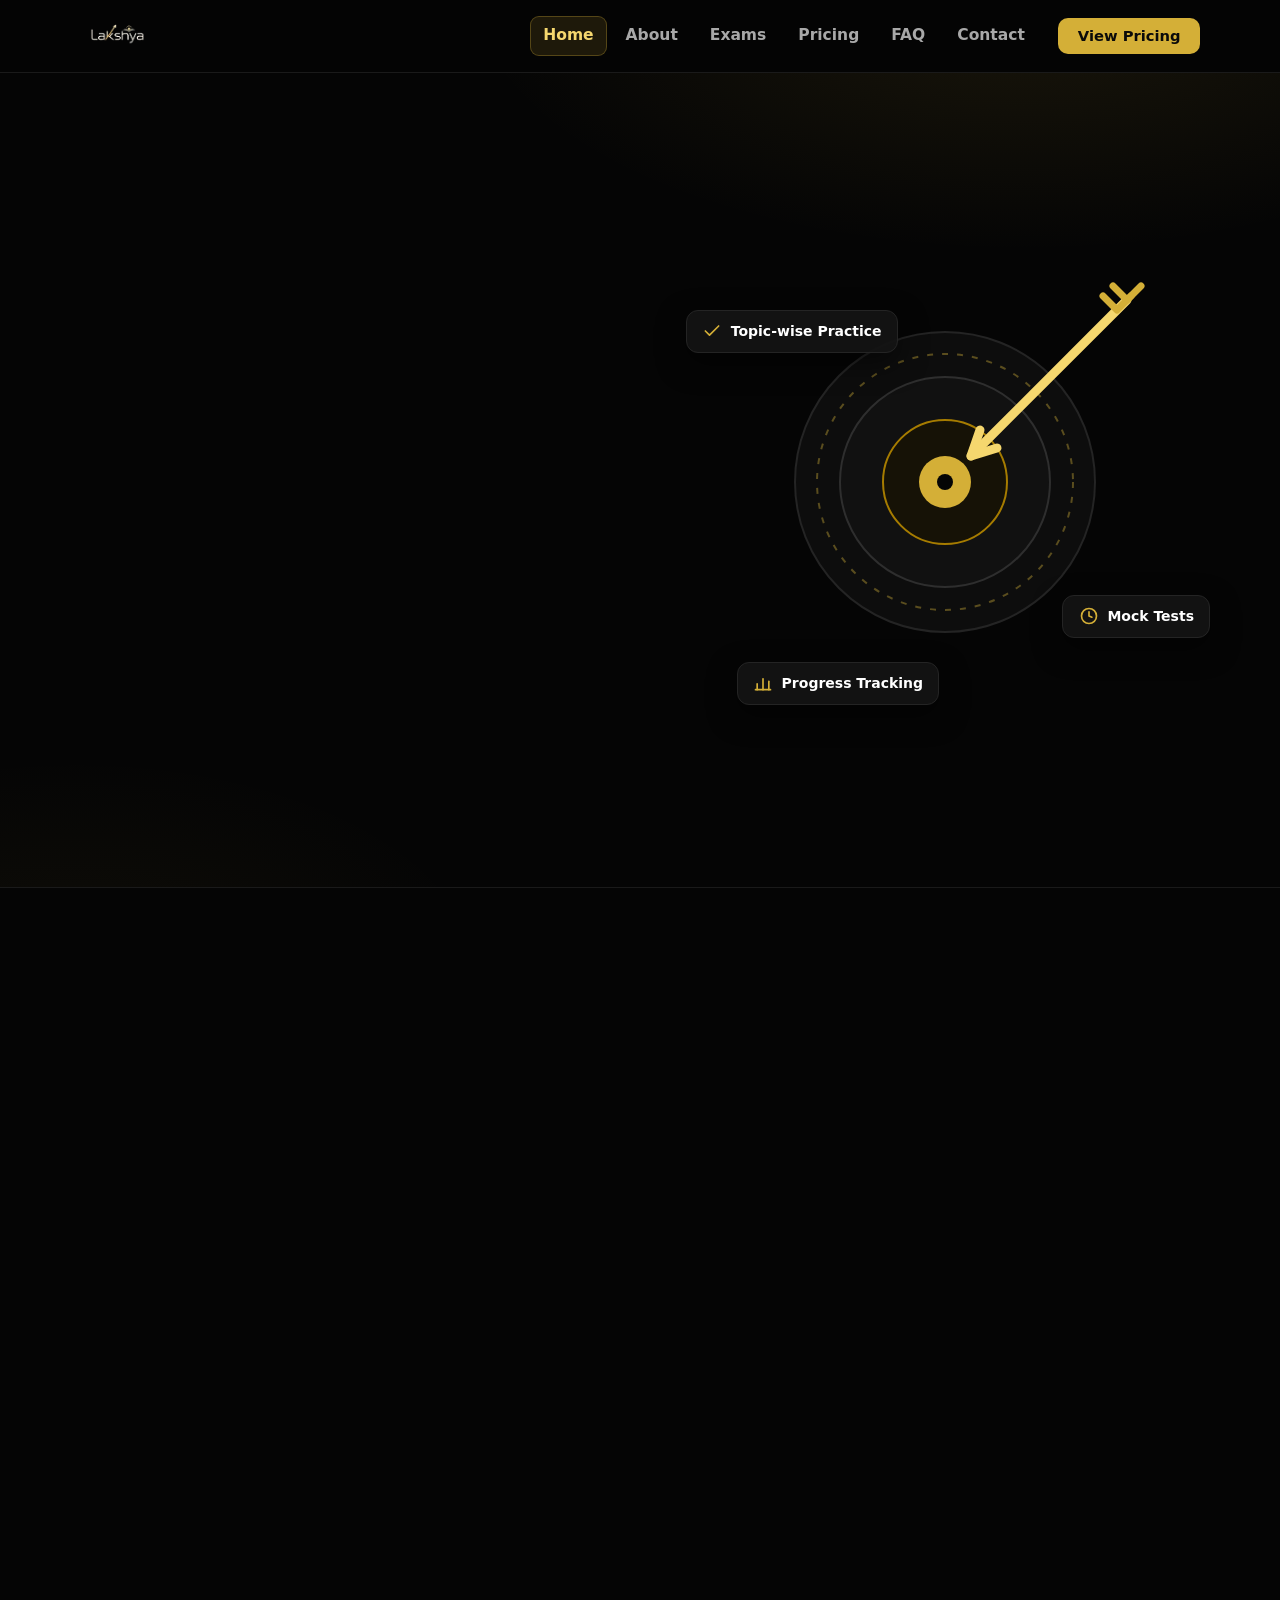
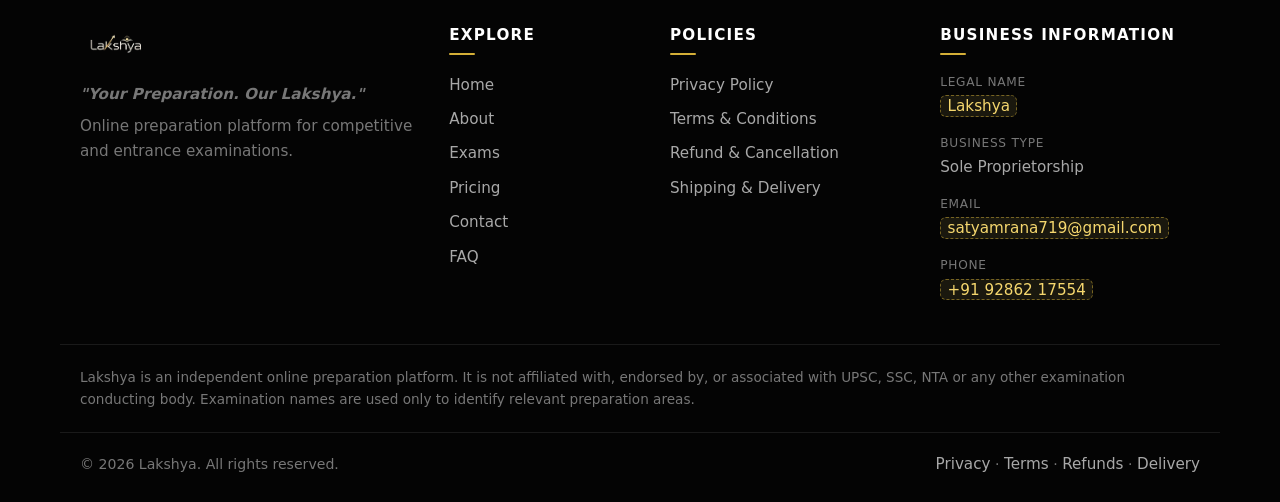
==== index.html @ c40dde93 "Update Download App buttons to BetaDrop URL" ====
<!DOCTYPE html>
<html lang="en">
<head>
  <meta charset="UTF-8">
  <meta http-equiv="Content-Security-Policy" content="default-src 'self'; script-src 'self'; style-src 'self'; img-src 'self' data:; font-src 'self'; connect-src 'self'; form-action 'self'; base-uri 'self'; object-src 'none'">
  <meta name="viewport" content="width=device-width, initial-scale=1.0">
  <title>Lakshya — Online Exam Preparation for NDA, CDS &amp; SSC GD</title>
  <meta name="description" content="Lakshya is an online preparation platform offering structured study resources, practice questions, mock tests and previous-year question practice for NDA, CDS and SSC GD.">
  <link rel="canonical" href="https://www.REPLACE-WITH-YOUR-DOMAIN.com/">
  <meta name="robots" content="index, follow">
  <meta property="og:type" content="website">
  <meta property="og:site_name" content="Lakshya">
  <meta property="og:title" content="Lakshya — Online Exam Preparation Platform">
  <meta property="og:description" content="Structured online preparation resources for NDA, CDS and SSC GD. Prepare Smarter. Aim Higher. Achieve Your Lakshya.">
  <meta property="og:url" content="https://www.REPLACE-WITH-YOUR-DOMAIN.com/">
  <meta property="og:image" content="https://www.REPLACE-WITH-YOUR-DOMAIN.com/assets/og-image.png">
  <meta property="og:image:width" content="1200">
  <meta property="og:image:height" content="630">
  <meta property="og:locale" content="en_IN">
  <meta name="twitter:card" content="summary_large_image">
  <meta name="twitter:title" content="Lakshya — Online Exam Preparation Platform">
  <meta name="twitter:description" content="Structured online preparation resources for NDA, CDS and SSC GD.">
  <meta name="twitter:image" content="https://www.REPLACE-WITH-YOUR-DOMAIN.com/assets/og-image.png">
  <link rel="icon" type="image/svg+xml" href="assets/favicon.svg">
  <link rel="apple-touch-icon" href="assets/apple-touch-icon.png">
  <meta name="theme-color" content="#050505">
  <link rel="stylesheet" href="css/styles.css">
  <script type="application/ld+json">
  {
    "@context": "https://schema.org",
    "@type": "Organization",
    "name": "Lakshya",
    "description": "Online preparation platform for competitive and entrance examinations.",
    "url": "https://www.REPLACE-WITH-YOUR-DOMAIN.com/"
  }
  </script>
</head>
<body>
  <a class="skip-link" href="#main">Skip to main content</a>

  <header class="site-header">
    <div class="container header-inner">
      <a class="brand" href="index.html" aria-label="Lakshya — Home">
        <img class="brand-logo" src="assets/logo.png" alt="Lakshya" width="167" height="92">
      </a>
      <nav class="site-nav" id="site-nav" aria-label="Main navigation">
        <ul>
          <li><a href="index.html" aria-current="page">Home</a></li>
          <li><a href="about.html">About</a></li>
          <li><a href="exams.html">Exams</a></li>
          <li><a href="pricing.html">Pricing</a></li>
          <li><a href="faq.html">FAQ</a></li>
          <li><a href="contact.html">Contact</a></li>
        </ul>
        <div class="nav-cta-wrap">
          <a class="btn btn-accent" href="https://betadrop.app/app/WJ9xEH">Download Apk, V 1.0.0</a>
          <a class="btn btn-accent" href="pricing.html">View Pricing</a>
        </div>
      </nav>
      <a class="btn btn-accent btn-sm header-cta" href="pricing.html">View Pricing</a>
      <button class="nav-toggle" type="button" aria-expanded="false" aria-controls="site-nav">
        <span class="visually-hidden">Toggle navigation menu</span>
        <svg class="icon i-menu" viewBox="0 0 24 24" fill="none" stroke="currentColor" stroke-width="2" stroke-linecap="round" aria-hidden="true" focusable="false"><line x1="4" y1="7" x2="20" y2="7"/><line x1="4" y1="12" x2="20" y2="12"/><line x1="4" y1="17" x2="20" y2="17"/></svg>
        <svg class="icon i-close" viewBox="0 0 24 24" fill="none" stroke="currentColor" stroke-width="2" stroke-linecap="round" aria-hidden="true" focusable="false"><line x1="6" y1="6" x2="18" y2="18"/><line x1="18" y1="6" x2="6" y2="18"/></svg>
      </button>
    </div>
  </header>

  <main id="main">

    <!-- ================= HERO ================= -->
    <section class="hero">
      <div class="container hero-inner">
        <div class="hero-copy" data-reveal>
          <span class="eyebrow">Online Exam Preparation Platform</span>
          <h1>Prepare Smarter. Aim Higher. Achieve Your <span class="accent">Lakshya</span>.</h1>
          <p class="lead">Lakshya provides structured online preparation resources for India's leading competitive and entrance examinations — NDA, CDS and SSC GD — so you can prepare systematically, practise consistently and track your progress.</p>
          <div class="hero-ctas">
            <a class="btn btn-primary" href="exams.html">Explore Exams
              <svg class="icon" viewBox="0 0 24 24" fill="none" stroke="currentColor" stroke-width="2" stroke-linecap="round" stroke-linejoin="round" aria-hidden="true" focusable="false"><line x1="5" y1="12" x2="19" y2="12"/><polyline points="12 5 19 12 12 19"/></svg>
            </a>
            <a class="btn btn-primary" href="https://betadrop.app/app/WJ9xEH">
              Download Apk, V 1.0.0
              <svg class="icon" viewBox="0 0 24 24" fill="none" stroke="currentColor" stroke-width="2" stroke-linecap="round" stroke-linejoin="round" aria-hidden="true" focusable="false"><path d="M21 15v4a2 2 0 0 1-2 2H5a2 2 0 0 1-2-2v-4"/><polyline points="7 10 12 15 17 10"/><line x1="12" y1="15" x2="12" y2="3"/></svg>
            </a>
            <a class="btn btn-outline" href="pricing.html">View Pricing</a>
          </div>
          <p class="hero-note">Self-paced digital learning resources. Lakshya is an independent platform and is not affiliated with any examination conducting body.</p>
        </div>

        <div class="hero-visual" aria-hidden="true">
          <div class="target-wrap">
            <svg viewBox="0 0 420 420" focusable="false">
              <circle cx="210" cy="210" r="150" fill="#0d0d0d"/>
              <circle cx="210" cy="210" r="150" fill="none" stroke="#242424" stroke-width="2"/>
              <circle cx="210" cy="210" r="128" fill="none" stroke="#5a4d1e" stroke-width="2" stroke-dasharray="6 9"/>
              <circle cx="210" cy="210" r="105" fill="#111111"/>
              <circle cx="210" cy="210" r="105" fill="none" stroke="#2e2e2e" stroke-width="2"/>
              <circle cx="210" cy="210" r="62" fill="#161206"/>
              <circle cx="210" cy="210" r="62" fill="none" stroke="#A67C00" stroke-width="2"/>
              <circle cx="210" cy="210" r="26" fill="#D4AF37"/>
              <circle cx="210" cy="210" r="8" fill="#050505"/>
              <line x1="392" y1="28" x2="236" y2="184" stroke="#F5D76E" stroke-width="9" stroke-linecap="round"/>
              <polyline points="245,158 236,184 262,176" fill="none" stroke="#F5D76E" stroke-width="9" stroke-linecap="round" stroke-linejoin="round"/>
              <polyline points="378,14 392,28 406,14" fill="none" stroke="#D4AF37" stroke-width="7" stroke-linecap="round" stroke-linejoin="round"/>
              <polyline points="368,24 382,38 396,24" fill="none" stroke="#D4AF37" stroke-width="7" stroke-linecap="round" stroke-linejoin="round"/>
            </svg>
          </div>
          <div class="float-chip chip-1">
            <svg class="icon" viewBox="0 0 24 24" fill="none" stroke="currentColor" stroke-width="2" stroke-linecap="round" stroke-linejoin="round" aria-hidden="true" focusable="false"><polyline points="20 6 9 17 4 12"/></svg>
            Topic-wise Practice
          </div>
          <div class="float-chip chip-2">
            <svg class="icon" viewBox="0 0 24 24" fill="none" stroke="currentColor" stroke-width="2" stroke-linecap="round" stroke-linejoin="round" aria-hidden="true" focusable="false"><circle cx="12" cy="12" r="9"/><polyline points="12 7 12 12 15.5 13.5"/></svg>
            Mock Tests
          </div>
          <div class="float-chip chip-3">
            <svg class="icon" viewBox="0 0 24 24" fill="none" stroke="currentColor" stroke-width="2" stroke-linecap="round" stroke-linejoin="round" aria-hidden="true" focusable="false"><line x1="5" y1="20" x2="5" y2="13"/><line x1="12" y1="20" x2="12" y2="7"/><line x1="19" y1="20" x2="19" y2="10"/><line x1="3" y1="20" x2="21" y2="20"/></svg>
            Progress Tracking
          </div>
        </div>
      </div>
    </section>

    <!-- ================= WHY LAKSHYA ================= -->
    <!-- EDITABLE: keep these cards aligned with what your platform actually offers. -->
    <section class="section">
      <div class="container">
        <div class="section-head" data-reveal>
          <span class="eyebrow">Why Lakshya</span>
          <h2>Preparation, Organised</h2>
          <p>Everything you need to prepare methodically — in one place, at your own pace.</p>
        </div>
        <div class="grid cols-3">
          <article class="card" data-reveal>
            <div class="icon-box">
              <svg class="icon-lg" viewBox="0 0 24 24" fill="none" stroke="currentColor" stroke-width="2" stroke-linecap="round" stroke-linejoin="round" aria-hidden="true" focusable="false"><polygon points="12 3 21 8 12 13 3 8"/><polyline points="3 13 12 18 21 13"/></svg>
            </div>
            <h3>Structured Preparation</h3>
            <p>Exam-oriented resources organised topic by topic, so you always know what to study next.</p>
          </article>
          <article class="card" data-reveal>
            <div class="icon-box is-accent">
              <svg class="icon-lg" viewBox="0 0 24 24" fill="none" stroke="currentColor" stroke-width="2" stroke-linecap="round" stroke-linejoin="round" aria-hidden="true" focusable="false"><rect x="5" y="4" width="14" height="17" rx="2"/><rect x="9" y="2" width="6" height="4" rx="1"/><polyline points="9 13 11 15 15 11"/></svg>
            </div>
            <h3>Practice Questions</h3>
            <p>Strengthen concepts with practice questions across subjects and difficulty levels.</p>
          </article>
          <article class="card" data-reveal>
            <div class="icon-box">
              <svg class="icon-lg" viewBox="0 0 24 24" fill="none" stroke="currentColor" stroke-width="2" stroke-linecap="round" stroke-linejoin="round" aria-hidden="true" focusable="false"><circle cx="12" cy="12" r="9"/><polyline points="12 7 12 12 15.5 13.5"/></svg>
            </div>
            <h3>Mock Tests</h3>
            <p>Simulate exam conditions, manage your time and build confidence before the real thing.</p>
          </article>
          <article class="card" data-reveal>
            <div class="icon-box is-accent">
              <svg class="icon-lg" viewBox="0 0 24 24" fill="none" stroke="currentColor" stroke-width="2" stroke-linecap="round" stroke-linejoin="round" aria-hidden="true" focusable="false"><polyline points="1 4 1 10 7 10"/><path d="M3.51 15a9 9 0 1 0 2.13-9.36L1 10"/></svg>
            </div>
            <h3>Previous-Year Questions</h3>
            <p>Learn from the past with previous-year question practice for the examinations we support.</p>
          </article>
          <article class="card" data-reveal>
            <div class="icon-box">
              <svg class="icon-lg" viewBox="0 0 24 24" fill="none" stroke="currentColor" stroke-width="2" stroke-linecap="round" stroke-linejoin="round" aria-hidden="true" focusable="false"><line x1="5" y1="20" x2="5" y2="13"/><line x1="12" y1="20" x2="12" y2="7"/><line x1="19" y1="20" x2="19" y2="10"/><line x1="3" y1="20" x2="21" y2="20"/></svg>
            </div>
            <h3>Performance Analytics</h3>
            <p>Understand your strong and weak areas with clear, actionable performance insights.</p>
          </article>
          <article class="card" data-reveal>
            <div class="icon-box is-accent">
              <svg class="icon-lg" viewBox="0 0 24 24" fill="none" stroke="currentColor" stroke-width="2" stroke-linecap="round" stroke-linejoin="round" aria-hidden="true" focusable="false"><rect x="3" y="4" width="18" height="13" rx="2"/><line x1="8" y1="21" x2="16" y2="21"/><line x1="12" y1="17" x2="12" y2="21"/></svg>
            </div>
            <h3>Learn Anywhere</h3>
            <p>Self-paced digital resources you can access on your schedule — at home or on the go.</p>
          </article>
        </div>
      </div>
    </section>

    <!-- ================= EXAMS WE SUPPORT ================= -->
    <section class="section section-soft">
      <div class="container">
        <div class="section-head" data-reveal>
          <span class="eyebrow">Exams We Support</span>
          <h2>One Platform. Six Goals.</h2>
          <p>Preparation resources for defence, SSC and entrance examinations.</p>
        </div>
        <div class="grid cols-3">
          <article class="card exam-mini" data-reveal>
            <span class="exam-full">National Defence Academy</span>
            <h3>NDA</h3>
            <p>Preparation resources for the National Defence Academy examination.</p>
            <a class="text-link" href="exams.html#nda">View exam details
              <svg class="icon" viewBox="0 0 24 24" fill="none" stroke="currentColor" stroke-width="2" stroke-linecap="round" stroke-linejoin="round" aria-hidden="true" focusable="false"><line x1="5" y1="12" x2="19" y2="12"/><polyline points="12 5 19 12 12 19"/></svg>
            </a>
          </article>
          <article class="card exam-mini" data-reveal>
            <span class="exam-full">Combined Defence Services</span>
            <h3>CDS</h3>
            <p>Preparation resources for the Combined Defence Services examination.</p>
            <a class="text-link" href="exams.html#cds">View exam details
              <svg class="icon" viewBox="0 0 24 24" fill="none" stroke="currentColor" stroke-width="2" stroke-linecap="round" stroke-linejoin="round" aria-hidden="true" focusable="false"><line x1="5" y1="12" x2="19" y2="12"/><polyline points="12 5 19 12 12 19"/></svg>
            </a>
          </article>
          <article class="card exam-mini" data-reveal>
            <span class="exam-full">SSC General Duty</span>
            <h3>SSC GD</h3>
            <p>Preparation resources for SSC General Duty examination.</p>
            <a class="text-link" href="exams.html#ssc-gd">View exam details
              <svg class="icon" viewBox="0 0 24 24" fill="none" stroke="currentColor" stroke-width="2" stroke-linecap="round" stroke-linejoin="round" aria-hidden="true" focusable="false"><line x1="5" y1="12" x2="19" y2="12"/><polyline points="12 5 19 12 12 19"/></svg>
            </a>
          </article>
          </div>
      </div>
    </section>

    <!-- ================= LEARNING FEATURES ================= -->
    <!-- EDITABLE: keep this list aligned with the features your platform actually offers. -->
    <section class="section">
      <div class="container">
        <div class="split">
          <div data-reveal>
            <span class="eyebrow">Learning Features</span>
            <h2 class="split-title">Built Around How Learning Actually Works</h2>
            <p>Every Lakshya plan is designed around a simple loop: understand the topic, practise it, test yourself, and revise what needs work.</p>
            <ul class="check-list">
              <li>
                <svg class="icon" viewBox="0 0 24 24" fill="none" stroke="currentColor" stroke-width="2.4" stroke-linecap="round" stroke-linejoin="round" aria-hidden="true" focusable="false"><polyline points="20 6 9 17 4 12"/></svg>
                <span><strong>Topic-wise preparation</strong> — study the syllabus in a planned, logical order.</span>
              </li>
              <li>
                <svg class="icon" viewBox="0 0 24 24" fill="none" stroke="currentColor" stroke-width="2.4" stroke-linecap="round" stroke-linejoin="round" aria-hidden="true" focusable="false"><polyline points="20 6 9 17 4 12"/></svg>
                <span><strong>Practice questions</strong> — apply every concept immediately after learning it.</span>
              </li>
              <li>
                <svg class="icon" viewBox="0 0 24 24" fill="none" stroke="currentColor" stroke-width="2.4" stroke-linecap="round" stroke-linejoin="round" aria-hidden="true" focusable="false"><polyline points="20 6 9 17 4 12"/></svg>
                <span><strong>Mock tests</strong> — rehearse real exam timing and pressure.</span>
              </li>
              <li>
                <svg class="icon" viewBox="0 0 24 24" fill="none" stroke="currentColor" stroke-width="2.4" stroke-linecap="round" stroke-linejoin="round" aria-hidden="true" focusable="false"><polyline points="20 6 9 17 4 12"/></svg>
                <span><strong>Previous-year-question practice</strong> — understand how concepts have been asked before.</span>
              </li>
              <li>
                <svg class="icon" viewBox="0 0 24 24" fill="none" stroke="currentColor" stroke-width="2.4" stroke-linecap="round" stroke-linejoin="round" aria-hidden="true" focusable="false"><polyline points="20 6 9 17 4 12"/></svg>
                <span><strong>Performance analytics</strong> — see which topics need more attention.</span>
              </li>
              <li>
                <svg class="icon" viewBox="0 0 24 24" fill="none" stroke="currentColor" stroke-width="2.4" stroke-linecap="round" stroke-linejoin="round" aria-hidden="true" focusable="false"><polyline points="20 6 9 17 4 12"/></svg>
                <span><strong>Structured learning resources</strong> — organised material instead of scattered sources.</span>
              </li>
              <li>
                <svg class="icon" viewBox="0 0 24 24" fill="none" stroke="currentColor" stroke-width="2.4" stroke-linecap="round" stroke-linejoin="round" aria-hidden="true" focusable="false"><polyline points="20 6 9 17 4 12"/></svg>
                <span><strong>Progress tracking</strong> — know exactly how far you have come and what is left.</span>
              </li>
            </ul>
            <p class="mt-2"><small>Feature availability may vary by examination and by plan. See the <a href="pricing.html">Pricing</a> page for plan details.</small></p>
          </div>
          <div class="premium-panel" data-reveal>
            <h3>Premium Learning</h3>
            <p class="premium-lead">Go further with the complete Lakshya preparation system.</p>
            <ul class="premium-list">
              <li>Premium learning resources for your exam</li>
              <li>Additional practice and test access</li>
              <li>Performance analytics where available</li>
              <li>Structured preparation path from basics to revision</li>
              <li>Progress tracking across topics</li>
            </ul>
            <a class="btn btn-accent btn-block" href="pricing.html">View Pricing</a>
            <p class="premium-note">Free plan available — see Pricing for details.</p>
          </div>
        </div>
      </div>
    </section>

    <!-- ================= HOW LAKSHYA WORKS ================= -->
    <section class="section section-soft">
      <div class="container">
        <div class="section-head" data-reveal>
          <span class="eyebrow">How It Works</span>
          <h2>How Lakshya Works</h2>
          <p>From choosing your exam to tracking your progress — four simple steps.</p>
        </div>
        <div class="grid cols-4">
          <article class="card step" data-reveal>
            <span class="step-num">1</span>
            <h3>Choose your exam</h3>
            <p>Pick the examination you are preparing for — NDA, CDS or SSC GD.</p>
          </article>
          <article class="card step" data-reveal>
            <span class="step-num">2</span>
            <h3>Pick your plan</h3>
            <p>Start with the Free plan or unlock Premium for the full set of preparation resources.</p>
          </article>
          <article class="card step" data-reveal>
            <span class="step-num">3</span>
            <h3>Learn &amp; practise</h3>
            <p>Work through structured topics, practice questions, mock tests and previous-year questions.</p>
          </article>
          <article class="card step" data-reveal>
            <span class="step-num">4</span>
            <h3>Track &amp; revise</h3>
            <p>Follow your progress, focus on weak areas and revise systematically before exam day.</p>
          </article>
        </div>
      </div>
    </section>

    <!-- ================= FAQ PREVIEW ================= -->
    <section class="section">
      <div class="container">
        <div class="section-head" data-reveal>
          <span class="eyebrow">FAQ</span>
          <h2>Questions, Answered Honestly</h2>
          <p>Straight answers about how Lakshya works.</p>
        </div>
        <div class="faq-list">
          <details class="faq-item" data-reveal>
            <summary>
              What is Lakshya?
              <svg class="icon" viewBox="0 0 24 24" fill="none" stroke="currentColor" stroke-width="2" stroke-linecap="round" stroke-linejoin="round" aria-hidden="true" focusable="false"><polyline points="6 9 12 15 18 9"/></svg>
            </summary>
            <div class="faq-a">
              <p>Lakshya is an online preparation platform offering structured learning resources, practice questions, mock tests and previous-year question practice for competitive and entrance examinations in India. It is operated as a sole proprietorship.</p>
            </div>
          </details>
          <details class="faq-item" data-reveal>
            <summary>
              Which examinations does Lakshya support?
              <svg class="icon" viewBox="0 0 24 24" fill="none" stroke="currentColor" stroke-width="2" stroke-linecap="round" stroke-linejoin="round" aria-hidden="true" focusable="false"><polyline points="6 9 12 15 18 9"/></svg>
            </summary>
            <div class="faq-a">
              <p>We currently provide preparation resources for NDA, CDS and SSC GD. See the <a href="exams.html">Exams page</a> for details.</p>
            </div>
          </details>
          <details class="faq-item" data-reveal>
            <summary>
              Is Lakshya affiliated with UPSC or SSC?
              <svg class="icon" viewBox="0 0 24 24" fill="none" stroke="currentColor" stroke-width="2" stroke-linecap="round" stroke-linejoin="round" aria-hidden="true" focusable="false"><polyline points="6 9 12 15 18 9"/></svg>
            </summary>
            <div class="faq-a">
              <p>No. Lakshya is an independent education platform. It is not affiliated with, endorsed by, or associated with UPSC, SSC, NTA or any government body. Examination names are used only to identify relevant preparation areas. Always verify official exam details from official notifications.</p>
            </div>
          </details>
          <details class="faq-item" data-reveal>
            <summary>
              Does Lakshya guarantee examination selection?
              <svg class="icon" viewBox="0 0 24 24" fill="none" stroke="currentColor" stroke-width="2" stroke-linecap="round" stroke-linejoin="round" aria-hidden="true" focusable="false"><polyline points="6 9 12 15 18 9"/></svg>
            </summary>
            <div class="faq-a">
              <p>No. Lakshya provides educational preparation resources only. We do not and cannot guarantee examination results, ranks, admissions, selection or employment. Outcomes depend on each learner's effort and performance.</p>
            </div>
          </details>
        </div>
        <p class="text-center mt-3" data-reveal><a class="btn btn-outline" href="faq.html">View All FAQs</a></p>
      </div>
    </section>

    <!-- ================= CONTACT CTA ================= -->
    <section class="section section-soft">
      <div class="container">
        <div class="cta-band" data-reveal>
          <h2>Have Questions About Lakshya?</h2>
          <p>Whether it is about plans, payments or preparation — we are happy to help. Reach out and we will respond as soon as we can.</p>
          <div class="hero-ctas">
            <a class="btn btn-light" href="https://betadrop.app/app/WJ9xEH">Download Apk, V 1.0.0</a>
            <a class="btn btn-light" href="contact.html">Contact Us</a>
            <a class="btn btn-ghost-light" href="faq.html">Read the FAQ</a>
          </div>
        </div>
      </div>
    </section>

  </main>

  <!-- ================= FOOTER ================= -->
  <footer class="site-footer">
    <div class="container footer-grid">
      <div class="footer-brand">
        <a class="brand" href="index.html" aria-label="Lakshya — Home">
          <img class="brand-logo" src="assets/logo.png" alt="Lakshya" width="167" height="92">
        </a>
        <p class="footer-tagline">"Your Preparation. Our Lakshya."</p>
        <p>Online preparation platform for competitive and entrance examinations.</p>
      </div>
      <nav aria-label="Footer — explore">
        <h3>Explore</h3>
        <ul>
          <li><a href="index.html">Home</a></li>
          <li><a href="about.html">About</a></li>
          <li><a href="exams.html">Exams</a></li>
          <li><a href="pricing.html">Pricing</a></li>
          <li><a href="contact.html">Contact</a></li>
          <li><a href="faq.html">FAQ</a></li>
        </ul>
      </nav>
      <nav aria-label="Footer — policies">
        <h3>Policies</h3>
        <ul>
          <li><a href="privacy-policy.html">Privacy Policy</a></li>
          <li><a href="terms.html">Terms &amp; Conditions</a></li>
          <li><a href="refund-policy.html">Refund &amp; Cancellation</a></li>
          <li><a href="shipping-policy.html">Shipping &amp; Delivery</a></li>
        </ul>
      </nav>
      <div class="footer-info">
        <h3>Business Information</h3>
        <dl class="footer-info-list">
          <dt>Legal Name</dt>
          <dd><span class="ph">Lakshya</span></dd>
          <dt>Business Type</dt>
          <dd>Sole Proprietorship</dd>
          <dt>Email</dt>
          <dd><span class="ph">satyamrana719@gmail.com</span></dd>
          <dt>Phone</dt>
          <dd><span class="ph">+91 92862 17554</span></dd>
        </dl>
      </div>
    </div>
    <div class="container footer-disclaimer">
      <p>Lakshya is an independent online preparation platform. It is not affiliated with, endorsed by, or associated with UPSC, SSC, NTA or any other examination conducting body. Examination names are used only to identify relevant preparation areas.</p>
    </div>
    <div class="container footer-bottom">
      <p>© <span class="js-year">2026</span> Lakshya. All rights reserved.</p>
      <p><a href="privacy-policy.html">Privacy</a> · <a href="terms.html">Terms</a> · <a href="refund-policy.html">Refunds</a> · <a href="shipping-policy.html">Delivery</a></p>
    </div>
  </footer>

  <script src="js/main.js" defer></script>
</body>
</html>
---- css/styles.css ----
﻿/* ============================================================
   LAKSHYA — Official Website Stylesheet
   Design system: BLACK · WHITE · GOLD
   Pure CSS. No frameworks, no external dependencies.
   ============================================================ */

/* ------------------------------------------------------------
   1. Design tokens
------------------------------------------------------------ */
:root {
  color-scheme: dark;

  /* Surfaces */
  --bg: #050505;
  --bg-soft: #0A0A0A;
  --card: #101010;
  --card-2: #141414;
  --line: #242424;
  --line-soft: #1a1a1a;

  /* Text */
  --text: #FFFFFF;
  --text-2: #A8A8A8;
  --text-3: #777777;

  /* Gold */
  --gold: #D4AF37;
  --gold-bright: #F5D76E;
  --gold-dark: #A67C00;
  --gold-dim: rgba(212, 175, 55, .38);
  --gold-faint: rgba(212, 175, 55, .12);
  --gold-glow: rgba(212, 175, 55, .16);

  /* Status */
  --ok: #3ddc84;
  --err: #ff6b6b;

  /* Shape and depth */
  --radius: 16px;
  --radius-sm: 10px;
  --shadow-sm: 0 1px 2px rgba(0, 0, 0, .55), 0 4px 14px rgba(0, 0, 0, .35);
  --shadow-md: 0 10px 28px rgba(0, 0, 0, .5);
  --shadow-lg: 0 24px 60px rgba(0, 0, 0, .6);
  --shadow-gold: 0 6px 24px rgba(212, 175, 55, .14);

  --font: "Segoe UI", system-ui, -apple-system, "Helvetica Neue", Arial, "Noto Sans", sans-serif;
  --maxw: 1160px;
  --header-h: 72px;

  /* Legacy aliases — kept so any missed reference still resolves
     to the black and gold system instead of the old blue and orange. */
  --blue-950: #050505;
  --blue-900: #0A0A0A;
  --blue-800: #101010;
  --blue-700: #141414;
  --blue-600: #A8A8A8;
  --blue-200: rgba(212, 175, 55, .40);
  --blue-100: rgba(212, 175, 55, .16);
  --blue-50: rgba(212, 175, 55, .08);
  --accent: #D4AF37;
  --accent-strong: #F5D76E;
  --accent-soft: rgba(212, 175, 55, .14);
  --ink: #FFFFFF;
  --muted: #A8A8A8;
}

/* ------------------------------------------------------------
   2. Reset and base
------------------------------------------------------------ */
*,
*::before,
*::after { box-sizing: border-box; }

* { margin: 0; }

html {
  scroll-behavior: smooth;
  -webkit-text-size-adjust: 100%;
}

body {
  font-family: var(--font);
  font-size: 1rem;
  line-height: 1.65;
  color: var(--text-2);
  background: var(--bg);
  min-height: 100vh;
  display: flex;
  flex-direction: column;
}

main { flex: 1; }

img, svg { display: block; max-width: 100%; }

a { color: var(--gold); }
a:hover { color: var(--gold-bright); }

h1, h2, h3, h4 {
  line-height: 1.22;
  color: var(--text);
  font-weight: 700;
  letter-spacing: -0.015em;
}

p { color: var(--text-2); }

ul, ol { padding-left: 1.25rem; }

button { font-family: inherit; }

::selection { background: rgba(212, 175, 55, .32); color: #fff; }

::-webkit-scrollbar { width: 10px; height: 10px; }
::-webkit-scrollbar-track { background: var(--bg); }
::-webkit-scrollbar-thumb {
  background: #2a2a2a;
  border-radius: 8px;
  border: 2px solid var(--bg);
}
::-webkit-scrollbar-thumb:hover { background: #3a3a3a; }

a:focus-visible,
button:focus-visible,
summary:focus-visible,
input:focus-visible,
textarea:focus-visible,
select:focus-visible {
  outline: 2px solid var(--gold-bright);
  outline-offset: 2px;
}


/* ------------------------------------------------------------
   3. Utilities
------------------------------------------------------------ */
.container {
  width: 100%;
  max-width: var(--maxw);
  margin-inline: auto;
  padding-inline: 1.25rem;
}

.section { padding-block: 4.5rem; }
.section-soft {
  background: var(--bg-soft);
  border-block: 1px solid var(--line-soft);
}
.text-center { text-align: center; }
.center { text-align: center; }
.mt-2 { margin-top: 1.25rem; }
.mt-3 { margin-top: 2rem; }

.section-head {
  max-width: 680px;
  margin: 0 auto 2.75rem;
  text-align: center;
}
.section-head h2 {
  font-size: clamp(1.65rem, 3vw, 2.25rem);
  margin-bottom: .65rem;
}
.section-head p { font-size: 1.05rem; }

.eyebrow {
  display: inline-flex;
  align-items: center;
  gap: .5rem;
  background: var(--gold-faint);
  border: 1px solid var(--gold-dim);
  color: var(--gold-bright);
  font-weight: 700;
  font-size: .78rem;
  letter-spacing: .09em;
  text-transform: uppercase;
  padding: .32rem .85rem;
  border-radius: 999px;
  margin-bottom: 1.1rem;
}

.lead {
  font-size: 1.1rem;
  color: var(--text-2);
}
.text-center .lead { margin-inline: auto; }

.accent { color: var(--gold-bright); }
.tagline { color: var(--gold-bright); font-weight: 700; }

.icon { width: 1.25rem; height: 1.25rem; flex: none; }
.icon-lg { width: 22px; height: 22px; }

.visually-hidden {
  position: absolute !important;
  width: 1px; height: 1px;
  padding: 0; margin: -1px;
  overflow: hidden;
  clip: rect(0 0 0 0);
  white-space: nowrap;
  border: 0;
}

/* Inline placeholder values to be replaced before launch */
.ph {
  background: rgba(245, 215, 110, .09);
  border: 1px dashed rgba(212, 175, 55, .5);
  border-radius: 6px;
  padding: .05rem .4rem;
  color: var(--gold-bright);
  font-style: normal;
}

.note {
  background: var(--gold-faint);
  border: 1px solid rgba(212, 175, 55, .35);
  border-left: 3px solid var(--gold);
  border-radius: 12px;
  padding: 1rem 1.2rem;
  color: var(--text-2);
  font-size: .95rem;
}
.note strong { color: var(--gold-bright); }

.small-print { font-size: .88rem; color: var(--text-3); }

.text-link { color: var(--gold); font-weight: 600; }
.text-link:hover { color: var(--gold-bright); }

/* ------------------------------------------------------------
   4. Buttons
------------------------------------------------------------ */
.btn {
  display: inline-flex;
  align-items: center;
  justify-content: center;
  gap: .5rem;
  padding: .78rem 1.6rem;
  border-radius: 12px;
  font-weight: 700;
  font-size: 1rem;
  line-height: 1.2;
  text-decoration: none;
  border: 1px solid transparent;
  cursor: pointer;
  transition:
    background-color .2s ease,
    color .2s ease,
    border-color .2s ease,
    box-shadow .25s ease,
    transform .15s ease;
}
.btn:hover { transform: translateY(-1px); }
.btn:active { transform: translateY(0); }

.btn-primary {
  background: linear-gradient(180deg, var(--gold-bright), var(--gold));
  color: #0A0A0A;
  box-shadow: var(--shadow-gold);
}
.btn-primary:hover {
  background: linear-gradient(180deg, #ffe98d, var(--gold-bright));
  color: #050505;
  box-shadow: 0 8px 30px rgba(212, 175, 55, .28);
}

.btn-accent {
  background: var(--gold);
  color: #0A0A0A;
}
.btn-accent:hover {
  background: var(--gold-bright);
  color: #050505;
  box-shadow: 0 6px 22px rgba(212, 175, 55, .26);
}

.btn-outline {
  border-color: #2e2e2e;
  color: var(--text);
  background: transparent;
}
.btn-outline:hover {
  border-color: var(--gold);
  background: var(--gold-faint);
  color: var(--gold-bright);
}

.btn-light {
  background: #fff;
  color: #0A0A0A;
}
.btn-light:hover {
  background: var(--gold-bright);
  color: #050505;
}

.btn-ghost-light {
  border-color: rgba(255, 255, 255, .42);
  color: #fff;
  background: transparent;
}
.btn-ghost-light:hover {
  background: rgba(255, 255, 255, .08);
  border-color: rgba(255, 255, 255, .65);
  color: #fff;
}

.btn-sm { padding: .5rem 1.15rem; font-size: .92rem; border-radius: 10px; }
.btn-block { display: flex; width: 100%; }


/* ------------------------------------------------------------
   5. Header and navigation
------------------------------------------------------------ */
.skip-link {
  position: absolute;
  left: 1rem;
  top: -56px;
  z-index: 300;
  background: var(--gold);
  color: #0A0A0A;
  font-weight: 700;
  padding: .6rem 1.15rem;
  border-radius: 0 0 10px 10px;
  text-decoration: none;
  transition: top .2s ease;
}
.skip-link:focus { top: 0; color: #0A0A0A; }

.site-header {
  position: sticky;
  top: 0;
  z-index: 100;
  background: rgba(5, 5, 5, .86);
  -webkit-backdrop-filter: blur(12px);
  backdrop-filter: blur(12px);
  border-bottom: 1px solid var(--line-soft);
  transition: background .25s ease, box-shadow .25s ease, border-color .25s ease;
}
.site-header.scrolled {
  background: rgba(5, 5, 5, .94);
  border-bottom-color: var(--line);
  box-shadow: 0 8px 30px rgba(0, 0, 0, .5);
}

.header-inner {
  display: flex;
  align-items: center;
  gap: 1.1rem;
  min-height: var(--header-h);
}

.brand {
  display: inline-flex;
  align-items: center;
  gap: .65rem;
  text-decoration: none;
}
.brand-logo {
  height: 42px;
  width: auto;
  max-width: 160px;
  object-fit: contain;
}
.brand-mark { width: 40px; height: 40px; border-radius: 10px; }
.brand-name {
  font-size: 1.25rem;
  font-weight: 800;
  color: var(--text);
  letter-spacing: -.01em;
}

.site-nav { margin-left: auto; }
.site-nav ul {
  display: flex;
  align-items: center;
  gap: .3rem;
  list-style: none;
  margin: 0;
  padding: 0;
}
.site-nav a {
  display: inline-block;
  padding: .45rem .85rem;
  border-radius: 9px;
  color: var(--text-2);
  font-weight: 600;
  font-size: .97rem;
  text-decoration: none;
  transition: color .2s ease, background-color .2s ease, box-shadow .2s ease;
}
.site-nav a:hover {
  color: var(--text);
  background: rgba(255, 255, 255, .06);
}
.site-nav a[aria-current="page"] {
  color: var(--gold-bright);
  background: var(--gold-faint);
  box-shadow: inset 0 0 0 1px rgba(212, 175, 55, .30);
}

.nav-cta-wrap { display: none; }
.header-cta { margin-left: .15rem; white-space: nowrap; }

.nav-toggle {
  display: none;
  margin-left: .1rem;
  background: transparent;
  border: 1px solid var(--line);
  color: var(--text);
  width: 42px;
  height: 42px;
  border-radius: 10px;
  place-items: center;
  cursor: pointer;
  transition: border-color .2s ease, background-color .2s ease;
}
.nav-toggle:hover { border-color: var(--gold-dim); background: var(--gold-faint); }
.nav-toggle .i-close { display: none; }
.nav-open .nav-toggle .i-menu { display: none; }
.nav-open .nav-toggle .i-close { display: block; }

@media (max-width: 920px) {
  .nav-toggle { display: grid; }
  .header-cta { display: none; }

  .site-nav {
    position: absolute;
    top: 100%;
    left: 0;
    right: 0;
    display: none;
    margin: 0;
    background: var(--bg-soft);
    border-bottom: 1px solid var(--line);
    box-shadow: var(--shadow-lg);
    padding: .9rem 1.25rem 1.4rem;
  }
  .nav-open .site-nav { display: block; }
  .site-nav ul {
    flex-direction: column;
    align-items: stretch;
    gap: .15rem;
  }
  .site-nav a {
    display: block;
    padding: .8rem 1rem;
    font-size: 1.02rem;
    border-radius: 10px;
  }
  .nav-cta-wrap { display: block; margin-top: 1rem; }
  .nav-cta-wrap .btn { width: 100%; }
}


/* ------------------------------------------------------------
   6. Hero
------------------------------------------------------------ */
.hero {
  position: relative;
  overflow: hidden;
  padding-block: 5.25rem 5rem;
  border-bottom: 1px solid var(--line-soft);
  background:
    radial-gradient(900px 420px at 80% -10%, rgba(212, 175, 55, .10), transparent 62%),
    radial-gradient(700px 380px at 6% 112%, rgba(212, 175, 55, .05), transparent 60%),
    var(--bg);
}
.hero-inner {
  display: grid;
  grid-template-columns: 1.05fr .95fr;
  gap: 3rem;
  align-items: center;
}
.hero h1 {
  font-size: clamp(2.2rem, 4.6vw, 3.4rem);
  font-weight: 800;
  letter-spacing: -.02em;
  color: var(--text);
}
.hero .lead { margin-top: 1.1rem; max-width: 54ch; }
.hero-copy > p { margin-top: 1.1rem; }
.hero-ctas {
  display: flex;
  flex-wrap: wrap;
  gap: .9rem;
  margin-top: 1.7rem;
}
.hero-note {
  margin-top: 1.1rem;
  font-size: .92rem;
  color: var(--text-3);
}

.hero-visual {
  position: relative;
  display: grid;
  place-items: center;
  min-height: 420px;
}
.target-wrap { width: min(420px, 86%); }

.float-chip {
  position: absolute;
  display: inline-flex;
  align-items: center;
  gap: .55rem;
  background: rgba(20, 20, 20, .94);
  border: 1px solid var(--line);
  border-radius: 12px;
  padding: .55rem .95rem;
  font-size: .875rem;
  font-weight: 600;
  color: var(--text);
  box-shadow: var(--shadow-md);
  white-space: nowrap;
}
.float-chip .icon { color: var(--gold); }
.chip-1 { top: 9%; left: -1%; animation: float-y 6s ease-in-out infinite; }
.chip-2 { bottom: 13%; right: -2%; animation: float-y 7s ease-in-out .8s infinite; }
.chip-3 { bottom: -3%; left: 9%; animation: float-y 6.5s ease-in-out 1.6s infinite; }

@keyframes float-y {
  0%, 100% { transform: translateY(0); }
  50% { transform: translateY(-8px); }
}

/* Small inline chips (lists of highlights) */
.chip-row {
  display: flex;
  flex-wrap: wrap;
  gap: .6rem;
  margin-top: 1.2rem;
}
.chip {
  display: inline-flex;
  align-items: center;
  gap: .5rem;
  background: var(--card-2);
  border: 1px solid var(--line);
  border-radius: 999px;
  padding: .5rem 1rem;
  font-size: .88rem;
  font-weight: 600;
  color: var(--text-2);
  transition: border-color .2s ease, color .2s ease;
}
.chip:hover { border-color: var(--gold-dim); color: var(--text); }
.chip .icon { color: var(--gold); width: 1rem; height: 1rem; }
.chip-block {
  background: var(--bg-soft);
  border: 1px solid var(--line);
  border-radius: 12px;
  padding: 1rem 1.2rem;
}
.chip-block-title {
  font-size: .78rem;
  text-transform: uppercase;
  letter-spacing: .07em;
  color: var(--text-3);
  margin-bottom: .4rem;
}


/* ------------------------------------------------------------
   7. Grids and cards
------------------------------------------------------------ */
.grid { display: grid; gap: 1.4rem; }
.cols-2 { grid-template-columns: repeat(2, 1fr); }
.cols-3 { grid-template-columns: repeat(3, 1fr); }
.cols-4 { grid-template-columns: repeat(4, 1fr); }

.card {
  background: var(--card);
  border: 1px solid var(--line);
  border-radius: var(--radius);
  padding: 1.7rem;
  box-shadow: var(--shadow-sm);
  transition: transform .25s ease, border-color .25s ease, box-shadow .25s ease;
}
.card:hover {
  transform: translateY(-3px);
  border-color: rgba(212, 175, 55, .40);
  box-shadow: var(--shadow-md);
}
.card h3 { font-size: 1.12rem; margin-bottom: .45rem; }
.card p { font-size: .96rem; color: var(--text-2); }

.icon-box {
  width: 46px;
  height: 46px;
  display: grid;
  place-items: center;
  border-radius: 12px;
  background: var(--gold-faint);
  border: 1px solid rgba(212, 175, 55, .30);
  color: var(--gold-bright);
  margin-bottom: 1rem;
}
.icon-box .icon-lg { width: 24px; height: 24px; }
.icon-box.is-accent {
  background: rgba(212, 175, 55, .20);
  border-color: var(--gold-dim);
  box-shadow: var(--shadow-gold);
}

.card.is-accent {
  border-color: rgba(212, 175, 55, .45);
  background: linear-gradient(180deg, rgba(212, 175, 55, .07), var(--card) 55%);
}

/* ------------------------------------------------------------
   8. Split sections, checklists, steps
------------------------------------------------------------ */
.split {
  display: grid;
  grid-template-columns: 1fr 1fr;
  gap: 2.6rem;
  align-items: center;
}
.split-title {
  font-size: clamp(1.5rem, 2.6vw, 2.1rem);
  margin-bottom: .7rem;
}

.check-list {
  list-style: none;
  padding: 0;
  margin-top: 1.2rem;
  display: grid;
  gap: .7rem;
}
.check-list li {
  display: flex;
  gap: .7rem;
  align-items: flex-start;
  color: var(--text-2);
}
.check-list li::before {
  content: "";
  width: 18px;
  height: 18px;
  flex: none;
  margin-top: .25rem;
  border-radius: 50%;
  background: var(--gold-faint) url("data:image/svg+xml;charset=utf-8,%3Csvg xmlns='http://www.w3.org/2000/svg' viewBox='0 0 24 24' fill='none' stroke='%23D4AF37' stroke-width='3' stroke-linecap='round' stroke-linejoin='round'%3E%3Cpolyline points='20 6 9 17 4 12'/%3E%3C/svg%3E") center / 11px no-repeat;
  border: 1px solid rgba(212, 175, 55, .35);
}
.check-list .icon { color: var(--gold); margin-top: .2rem; }

.step { display: flex; flex-direction: column; }
.step .btn { margin-top: auto; align-self: flex-start; }
.step-num {
  width: 42px;
  height: 42px;
  border-radius: 50%;
  display: grid;
  place-items: center;
  font-weight: 800;
  background: var(--gold-faint);
  border: 1px solid rgba(212, 175, 55, .35);
  color: var(--gold-bright);
  margin-bottom: 1rem;
}

/* Exam cards (Exams page) */
.exam-grid {
  display: grid;
  grid-template-columns: repeat(3, 1fr);
  gap: 1.4rem;
}
.exam-card {
  display: flex;
  flex-direction: column;
}
.exam-card h3 { color: var(--text); }
.exam-cta {
  margin-top: auto;
  padding-top: 1.1rem;
  display: flex;
  flex-wrap: wrap;
  gap: .6rem;
}
.exam-details { margin-top: 1rem; border-top: 1px solid var(--line-soft); }
.exam-details summary {
  cursor: pointer;
  list-style: none;
  display: flex;
  align-items: center;
  justify-content: space-between;
  gap: .8rem;
  padding: .8rem 0 .3rem;
  color: var(--gold);
  font-weight: 600;
  font-size: .95rem;
  transition: color .2s ease;
}
.exam-details summary::-webkit-details-marker { display: none; }
.exam-details summary:hover { color: var(--gold-bright); }
.exam-details-body {
  padding: .2rem 0 .9rem;
  color: var(--text-2);
  font-size: .95rem;
}
.exam-details-body ul { margin: .4rem 0 0; padding-left: 1.1rem; }

ul.exam-mini,
ul.exam-full {
  list-style: none;
  padding-left: 0;
  margin-top: .9rem;
  display: grid;
  gap: .5rem;
}
ul.exam-mini li,
ul.exam-full li {
  display: flex;
  gap: .6rem;
  align-items: baseline;
  color: var(--text-2);
  font-size: .93rem;
}
ul.exam-mini li::before,
ul.exam-full li::before {
  content: "";
  width: 5px;
  height: 5px;
  border-radius: 50%;
  background: var(--gold);
  flex: none;
  transform: translateY(-2px);
}
.exam-full {
  background: var(--bg-soft);
  border: 1px dashed #2e2e2e;
  border-radius: 12px;
  padding: .95rem 1.1rem;
}


/* ------------------------------------------------------------
   9. FAQ
------------------------------------------------------------ */
.faq-list {
  max-width: 800px;
  margin-inline: auto;
}
.faq-item {
  background: var(--card);
  border: 1px solid var(--line);
  border-radius: 13px;
  margin-bottom: .9rem;
  box-shadow: var(--shadow-sm);
  overflow: hidden;
  transition: border-color .2s ease;
}
.faq-item[open] { border-color: rgba(212, 175, 55, .40); }
.faq-item summary {
  cursor: pointer;
  list-style: none;
  display: flex;
  align-items: center;
  justify-content: space-between;
  gap: 1rem;
  padding: 1.15rem 1.3rem;
  font-weight: 600;
  color: var(--text);
  transition: background-color .2s ease, color .2s ease;
}
.faq-item summary::-webkit-details-marker { display: none; }
.faq-item summary:hover {
  background: rgba(255, 255, 255, .03);
  color: var(--gold-bright);
}
.faq-item summary .icon {
  color: var(--gold);
  transition: transform .2s ease;
}
.faq-item[open] summary .icon { transform: rotate(180deg); }
.faq-item .faq-a {
  padding: 0 1.3rem 1.25rem;
  color: var(--text-2);
}
.faq-item .faq-a a { font-weight: 600; }
.faq-item .faq-a p + p { margin-top: .6rem; }

/* ------------------------------------------------------------
   10. CTA band
------------------------------------------------------------ */
.cta-band {
  text-align: center;
  padding: 3.2rem 2rem;
  border-radius: 22px;
  background:
    radial-gradient(600px 300px at 50% -20%, rgba(212, 175, 55, .14), transparent 65%),
    linear-gradient(180deg, #121212, #0B0B0B);
  border: 1px solid rgba(212, 175, 55, .35);
  box-shadow: var(--shadow-lg);
}
.cta-band h2 {
  color: var(--text);
  font-size: clamp(1.5rem, 2.6vw, 2.1rem);
  margin-bottom: .7rem;
}
.cta-band p {
  color: var(--text-2);
  max-width: 580px;
  margin-inline: auto;
}
.cta-band .hero-ctas {
  justify-content: center;
  margin-top: 1.5rem;
}

/* ------------------------------------------------------------
   11. Footer
------------------------------------------------------------ */
.site-footer {
  background: #040404;
  border-top: 1px solid var(--line-soft);
  padding-top: 3.4rem;
}
.footer-grid {
  display: grid;
  grid-template-columns: 1.35fr .75fr .95fr 1.05fr;
  gap: 2.2rem;
  padding-bottom: 2.6rem;
}
.footer-brand .brand-logo { height: 40px; margin-bottom: 1rem; }
.footer-tagline {
  color: var(--gold-bright);
  font-style: italic;
  font-weight: 600;
  margin-bottom: .4rem;
}
.footer-brand > p { color: var(--text-3); font-size: .95rem; }

.site-footer h3 {
  color: var(--text);
  font-size: .95rem;
  text-transform: uppercase;
  letter-spacing: .08em;
  margin-bottom: 1.05rem;
}
.site-footer h3::after {
  content: "";
  display: block;
  width: 26px;
  height: 2px;
  margin-top: .5rem;
  border-radius: 2px;
  background: var(--gold);
}

.site-footer nav ul,
.footer-info-list {
  list-style: none;
  padding: 0;
  margin: 0;
}
.site-footer nav li { margin-block: .5rem; }
.site-footer a {
  color: var(--text-2);
  font-size: .95rem;
  text-decoration: none;
  transition: color .2s ease;
}
.site-footer a:hover { color: var(--gold-bright); }

.footer-info { min-width: 0; }
.footer-info-list dt {
  font-size: .76rem;
  text-transform: uppercase;
  letter-spacing: .06em;
  color: var(--text-3);
  margin-top: .85rem;
}
.footer-info-list dd {
  margin: .15rem 0 0;
  font-size: .95rem;
  color: var(--text-2);
}

.footer-disclaimer {
  border-top: 1px solid var(--line-soft);
  padding-block: 1.3rem;
}
.footer-disclaimer p {
  font-size: .85rem;
  color: var(--text-3);
}

.footer-bottom {
  display: flex;
  justify-content: space-between;
  align-items: center;
  flex-wrap: wrap;
  gap: .6rem;
  border-top: 1px solid var(--line-soft);
  padding-block: 1.2rem 1.6rem;
}
.footer-bottom p { color: var(--text-3); font-size: .88rem; margin: 0; }
.footer-bottom a { color: var(--text-2); }
.footer-bottom a:hover { color: var(--gold-bright); }

@media (max-width: 980px) {
  .footer-grid { grid-template-columns: 1fr 1fr; }
}

@media (max-width: 640px) {
  .footer-grid { grid-template-columns: 1fr; gap: 2rem; }
  .footer-bottom { flex-direction: column; text-align: center; }
}


/* ------------------------------------------------------------
   12. Page hero (inner pages)
------------------------------------------------------------ */
.page-hero {
  padding-block: 3.8rem 3.2rem;
  border-bottom: 1px solid var(--line-soft);
  background:
    radial-gradient(700px 300px at 50% -30%, rgba(212, 175, 55, .10), transparent 60%),
    var(--bg);
}
.page-hero h1 {
  color: var(--text);
  font-size: clamp(2rem, 3.8vw, 2.9rem);
  margin-bottom: .8rem;
}
.page-hero .lead {
  color: var(--text-2);
  max-width: 680px;
}

/* ------------------------------------------------------------
   13. Legal pages
------------------------------------------------------------ */
.legal-wrap { max-width: 860px; }
.legal-card {
  background: var(--card);
  border: 1px solid var(--line);
  border-radius: var(--radius);
  padding: clamp(1.6rem, 4vw, 2.8rem);
  box-shadow: var(--shadow-sm);
}
.legal-card h2 {
  font-size: 1.25rem;
  margin: 2rem 0 .7rem;
  padding-top: 1.7rem;
  border-top: 1px solid var(--line-soft);
  color: var(--text);
}
.legal-card h2:first-of-type {
  border-top: 0;
  padding-top: 0;
  margin-top: 1.6rem;
}
.legal-card h3 {
  font-size: 1.05rem;
  margin: 1.3rem 0 .5rem;
  color: var(--text);
}
.legal-card p, .legal-card li { color: var(--text-2); }
.legal-card p + p { margin-top: .7rem; }
.legal-card ul li, .legal-card ol li { margin-block: .35rem; }
.legal-card a { color: var(--gold); font-weight: 600; }
.legal-card a:hover { color: var(--gold-bright); }
.legal-card strong { color: var(--text); }

.policy-meta {
  background: var(--bg-soft);
  border: 1px solid var(--line);
  border-radius: 12px;
  padding: 1rem 1.2rem;
  margin-bottom: 1rem;
}
.policy-meta p { margin: 0; font-size: .95rem; }
.policy-meta p + p { margin-top: .3rem; }

.legal-contact-box {
  background: var(--bg-soft);
  border: 1px solid rgba(212, 175, 55, .35);
  border-radius: 12px;
  padding: 1.2rem 1.3rem;
  margin-top: 1.4rem;
}
.legal-contact-box p { margin: .3rem 0; }

/* ------------------------------------------------------------
   14. Pricing
------------------------------------------------------------ */
.pricing-grid {
  display: grid;
  grid-template-columns: 1fr 1.15fr;
  gap: 1.6rem;
  align-items: stretch;
}
.plan {
  position: relative;
  background: var(--card);
  border: 1.5px solid var(--line);
  border-radius: 20px;
  padding: 2rem;
  display: flex;
  flex-direction: column;
  box-shadow: var(--shadow-sm);
  transition: transform .25s ease, border-color .25s ease, box-shadow .25s ease;
}
.plan:hover {
  transform: translateY(-3px);
  border-color: rgba(212, 175, 55, .35);
  box-shadow: var(--shadow-md);
}
.plan h3 { font-size: 1.3rem; }
.plan-desc { color: var(--text-2); margin-top: .4rem; }
.plan-price {
  font-size: 2.3rem;
  font-weight: 800;
  color: var(--gold-bright);
  margin-top: .8rem;
  line-height: 1.15;
}
.plan-billing {
  font-size: .88rem;
  color: var(--text-3);
  margin: .2rem 0 1.2rem;
}
.plan .btn { margin-top: auto; }
.plan-badge {
  position: absolute;
  top: -13px;
  left: 50%;
  transform: translateX(-50%);
  background: linear-gradient(180deg, var(--gold-bright), var(--gold));
  color: #0A0A0A;
  font-size: .74rem;
  font-weight: 800;
  text-transform: uppercase;
  letter-spacing: .07em;
  padding: .3rem .95rem;
  border-radius: 999px;
  box-shadow: 0 4px 14px rgba(212, 175, 55, .35);
  white-space: nowrap;
}
.plan-featured {
  border-color: rgba(212, 175, 55, .65);
  background: linear-gradient(180deg, rgba(212, 175, 55, .08), var(--card) 45%);
  box-shadow: var(--shadow-gold);
}

.premium-panel {
  background:
    radial-gradient(500px 260px at 85% -20%, rgba(212, 175, 55, .18), transparent 60%),
    linear-gradient(165deg, #151004, #0B0B0B 55%);
  border: 1px solid rgba(212, 175, 55, .5);
  border-radius: 20px;
  padding: 2rem;
  box-shadow: var(--shadow-lg);
}
.premium-panel h3 { color: var(--text); font-size: 1.45rem; }
.premium-lead { color: var(--text-2); margin-top: .4rem; }
.premium-list {
  list-style: none;
  padding: 0;
  margin-top: 1.2rem;
  display: grid;
  gap: .6rem;
}
.premium-list li {
  display: flex;
  gap: .6rem;
  align-items: flex-start;
  color: var(--text-2);
}
.premium-list .icon {
  color: var(--gold);
  flex: none;
  margin-top: .2rem;
}
.premium-note {
  margin-top: 1.2rem;
  font-size: .88rem;
  color: var(--text-3);
}
.pricing-note { margin-top: 1.6rem; }
.payment-safety {
  display: grid;
  grid-template-columns: repeat(3, 1fr);
  gap: 1.4rem;
  margin-top: 2.2rem;
}


/* ------------------------------------------------------------
   15. Contact page and forms
------------------------------------------------------------ */
.contact-layout {
  display: grid;
  grid-template-columns: .95fr 1.05fr;
  gap: 2rem;
  align-items: start;
}

.info-card {
  background: var(--card);
  border: 1px solid var(--line);
  border-radius: var(--radius);
  padding: 1.5rem;
  box-shadow: var(--shadow-sm);
}
.info-line { padding-block: .85rem; border-bottom: 1px solid var(--line-soft); }
.info-line:last-child { border-bottom: 0; }
.info-label {
  font-size: .78rem;
  text-transform: uppercase;
  letter-spacing: .07em;
  color: var(--text-3);
}
.info-value {
  color: var(--text);
  font-weight: 600;
  margin-top: .15rem;
  overflow-wrap: anywhere;
}
.info-card a { color: var(--gold); }

.mini-panel {
  background: var(--card);
  border: 1px solid var(--line);
  border-radius: var(--radius);
  padding: 1.5rem;
  box-shadow: var(--shadow-sm);
}
.mini-panel.is-navy {
  background: linear-gradient(165deg, #151004, #0d0d0d 60%);
  border-color: rgba(212, 175, 55, .45);
}
.mini-panel.is-navy h3 { color: var(--text); }
.mini-panel.is-navy p { color: var(--text-2); }

.contact-form {
  background: var(--card);
  border: 1px solid var(--line);
  border-radius: var(--radius);
  padding: 2rem;
  box-shadow: var(--shadow-sm);
}
.form-row { margin-bottom: 1.15rem; }
.form-row label {
  display: block;
  font-weight: 600;
  font-size: .93rem;
  color: var(--text);
  margin-bottom: .4rem;
}
.req { color: var(--gold-bright); }

input,
textarea,
select {
  width: 100%;
  padding: .78rem .95rem;
  border: 1px solid #2a2a2a;
  border-radius: 10px;
  background: #0d0d0d;
  color: var(--text);
  font: inherit;
  transition: border-color .2s ease, box-shadow .2s ease;
}
input::placeholder,
textarea::placeholder { color: var(--text-3); }
input:hover,
textarea:hover { border-color: #3a3a3a; }
input:focus,
textarea:focus,
select:focus {
  outline: none;
  border-color: var(--gold);
  box-shadow: 0 0 0 3px var(--gold-glow);
}
textarea { min-height: 140px; resize: vertical; }

.form-hint {
  font-size: .85rem;
  color: var(--text-3);
  margin-top: .35rem;
}
.form-note {
  font-size: .85rem;
  color: var(--text-3);
  margin-top: .95rem;
}
.form-status {
  margin-top: .9rem;
  font-weight: 600;
  font-size: .95rem;
}
.form-status.ok { color: var(--ok); }
.form-status.err { color: var(--err); }
.contact-form .btn-primary { margin-top: .3rem; }

/* ------------------------------------------------------------
   16. About page
------------------------------------------------------------ */
.about-grid {
  display: grid;
  grid-template-columns: 1.1fr .9fr;
  gap: 2.4rem;
  align-items: start;
}
.about-side { display: grid; gap: 1.4rem; }

.biz-info {
  background: var(--card);
  border: 1px solid var(--line);
  border-radius: var(--radius);
  padding: 1.7rem;
  box-shadow: var(--shadow-sm);
}
.biz-info dl {
  display: grid;
  grid-template-columns: auto 1fr;
  gap: .55rem 1.2rem;
  margin-top: 1rem;
}
.biz-info dt {
  color: var(--text-3);
  font-size: .82rem;
  text-transform: uppercase;
  letter-spacing: .05em;
  align-self: center;
  padding-bottom: .45rem;
  border-bottom: 1px solid var(--line-soft);
}
.biz-info dd {
  margin: 0;
  color: var(--text);
  font-weight: 600;
  padding-bottom: .45rem;
  border-bottom: 1px solid var(--line-soft);
  overflow-wrap: anywhere;
}
.biz-info dt:nth-last-of-type(1),
.biz-info dd:nth-last-of-type(1) {
  border-bottom: 0;
  padding-bottom: 0;
}


/* ------------------------------------------------------------
   17. 404 page
------------------------------------------------------------ */
.error-code {
  font-size: clamp(4.5rem, 12vw, 7.5rem);
  font-weight: 800;
  line-height: 1;
  letter-spacing: .04em;
  background: linear-gradient(180deg, var(--gold-bright), rgba(212, 175, 55, .25));
  -webkit-background-clip: text;
  background-clip: text;
  color: transparent;
}
.error-title {
  font-size: clamp(1.8rem, 3.4vw, 2.6rem);
  margin: .5rem 0 .9rem;
}
.error-actions { justify-content: center; }

/* ------------------------------------------------------------
   18. Reveal animations and motion
------------------------------------------------------------ */
html.js [data-reveal] {
  opacity: 0;
  transform: translateY(16px);
  transition: opacity .55s ease, transform .55s ease;
}
html.js [data-reveal].revealed {
  opacity: 1;
  transform: none;
}

@media (prefers-reduced-motion: reduce) {
  html { scroll-behavior: auto; }
  *,
  *::before,
  *::after {
    animation-duration: .01ms !important;
    animation-iteration-count: 1 !important;
    transition-duration: .01ms !important;
  }
  html.js [data-reveal] { opacity: 1; transform: none; }
  .chip-1, .chip-2, .chip-3 { animation: none; }
}

/* ------------------------------------------------------------
   19. Responsive
------------------------------------------------------------ */
@media (max-width: 1020px) {
  .cols-4 { grid-template-columns: repeat(2, 1fr); }
  .cols-3 { grid-template-columns: repeat(2, 1fr); }
  .exam-grid { grid-template-columns: repeat(2, 1fr); }
  .payment-safety { grid-template-columns: 1fr; max-width: 560px; margin-inline: auto; }
  .pricing-grid { grid-template-columns: 1fr; }
}

@media (max-width: 920px) {
  .hero-inner,
  .split,
  .about-grid,
  .contact-layout { grid-template-columns: 1fr; }
  .hero { padding-block: 3.5rem 4rem; }
  .hero-visual {
    min-height: 320px;
    max-width: 440px;
    margin-inline: auto;
    width: 100%;
  }
  .section { padding-block: 3.6rem; }
}

@media (max-width: 640px) {
  .cols-4, .cols-3, .cols-2, .exam-grid { grid-template-columns: 1fr; }
  .section { padding-block: 3rem; }
  .hero h1 { font-size: 2rem; }
  .brand-logo { height: 36px; max-width: 140px; }
  .float-chip { font-size: .8rem; padding: .45rem .8rem; }
  .chip-1 { left: 0; }
  .chip-2 { right: 0; }
  .biz-info { padding: 1.4rem; }
  .biz-info dl { grid-template-columns: 1fr; gap: 0; }
  .biz-info dt {
    padding-bottom: .2rem;
    border-bottom: 0;
    margin-top: .8rem;
  }
  .biz-info dd {
    padding-top: 0;
    border-bottom: 1px solid var(--line-soft);
    padding-bottom: .5rem;
  }
  .biz-info dt:nth-last-of-type(1) { border-bottom: 0; padding-bottom: .2rem; margin-top: .8rem; }
  .biz-info dd:nth-last-of-type(1) { padding-top: 0; border-bottom: 0; }
  .contact-form { padding: 1.5rem; }
  .cta-band { padding: 2.4rem 1.5rem; }
  .legal-card { padding: 1.5rem 1.25rem; }
  .plan, .premium-panel { padding: 1.6rem; }
}
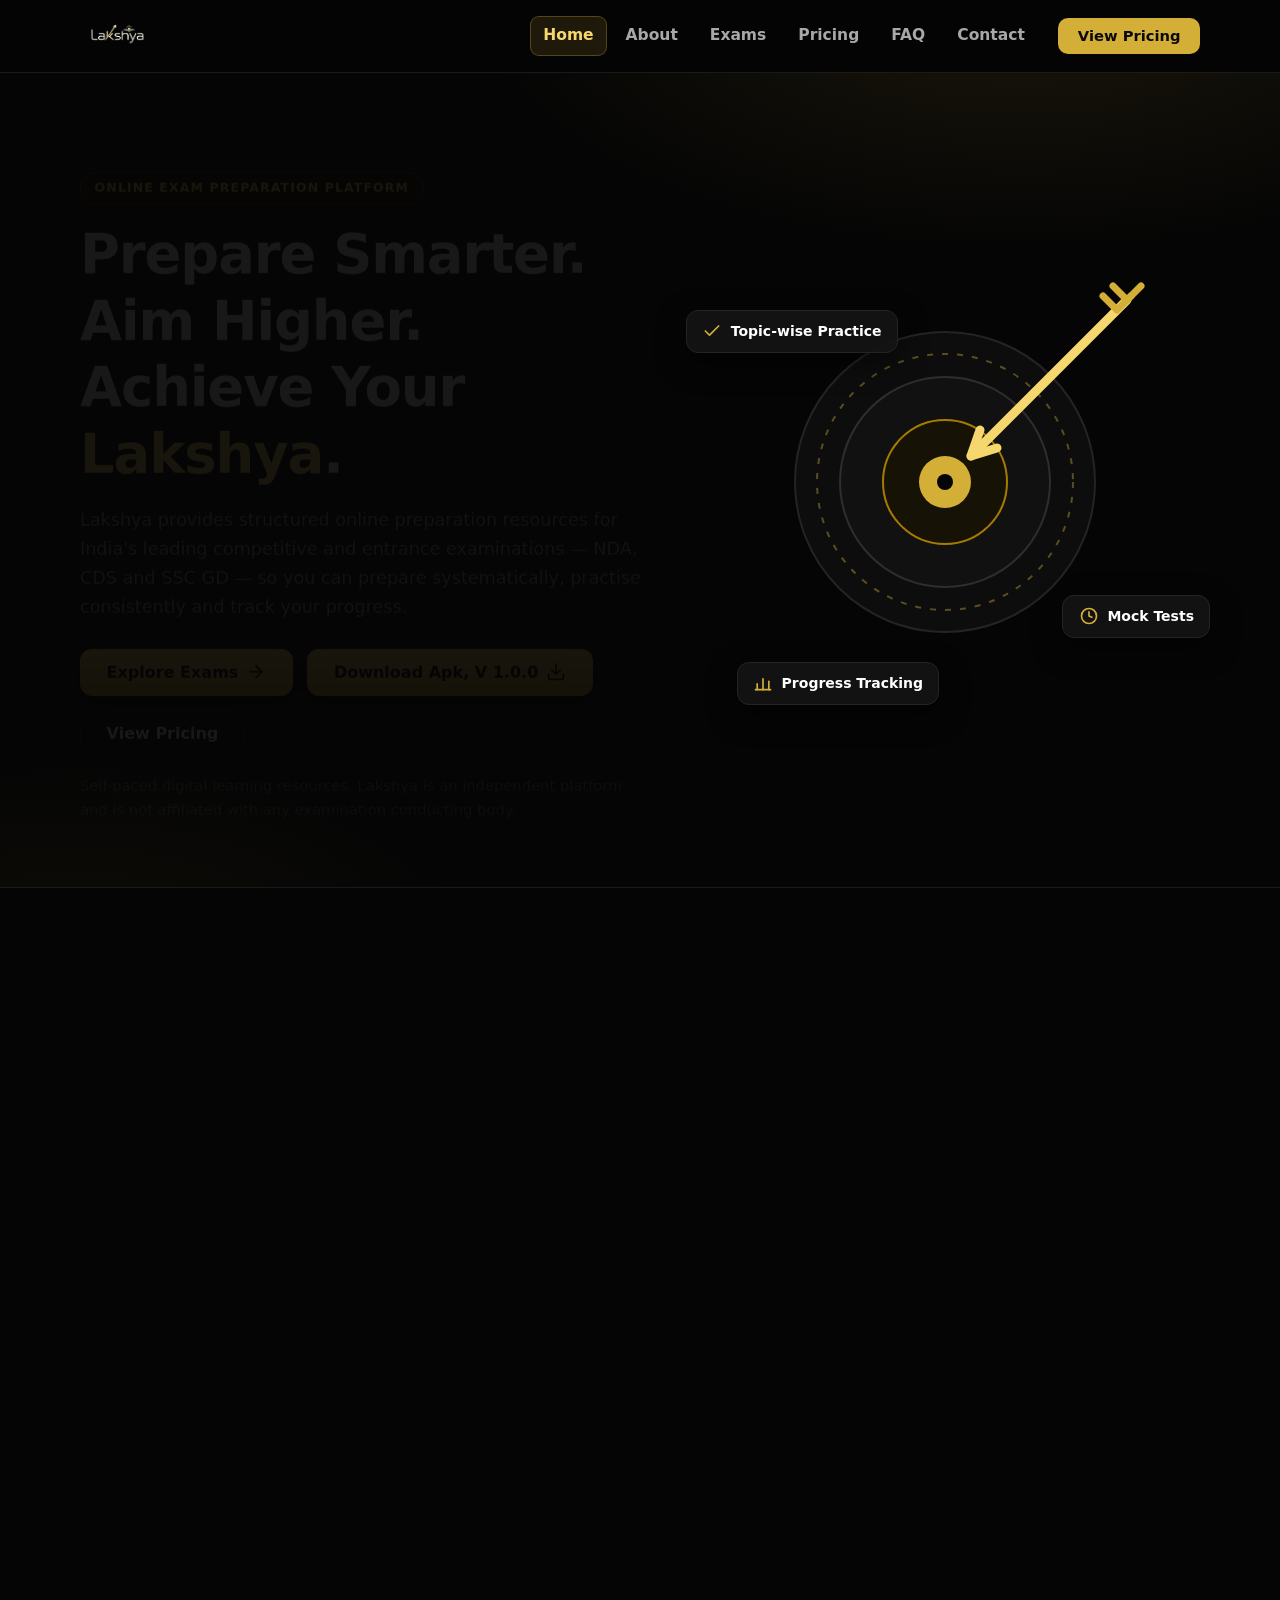
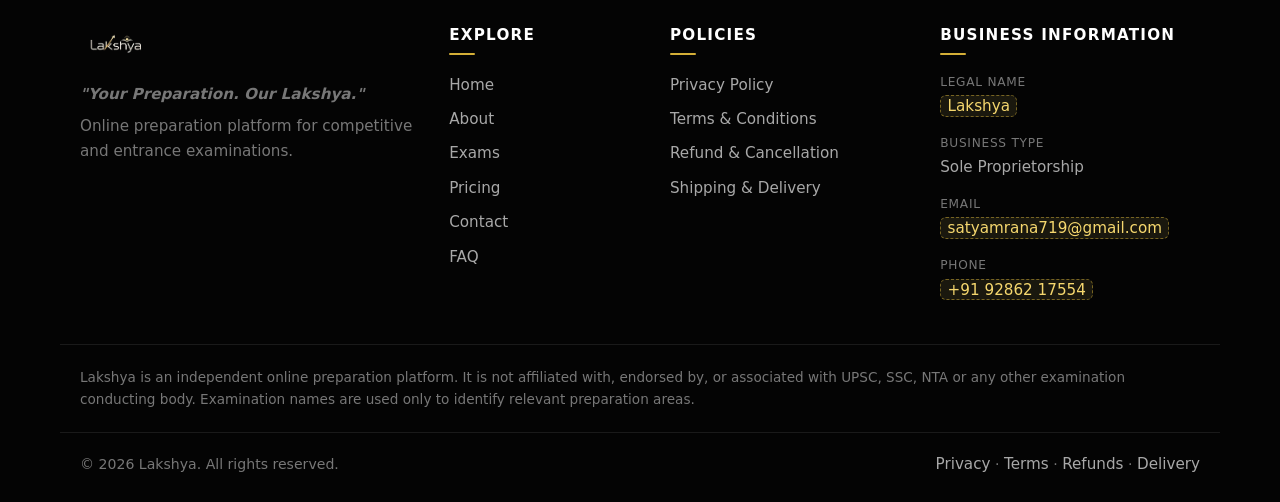
==== commit b9584573: "Update Lakshya website: Download Apk button V 1.0.0, NDA/CDS/SSC GD only" ====
--- a/index.html
+++ b/index.html
@@ -53,7 +53,7 @@
           <li><a href="contact.html">Contact</a></li>
         </ul>
         <div class="nav-cta-wrap">
-          <a class="btn btn-accent" href="https://betadrop.app/app/WJ9xEH">Download Apk, V 1.0.0</a>
+          <a class="btn btn-accent" href="https://betadrop.app/app/WJ9xEH" download="Lakshya-App.apk">Download Apk</a>
           <a class="btn btn-accent" href="pricing.html">View Pricing</a>
         </div>
       </nav>
@@ -79,7 +79,7 @@
             <a class="btn btn-primary" href="exams.html">Explore Exams
               <svg class="icon" viewBox="0 0 24 24" fill="none" stroke="currentColor" stroke-width="2" stroke-linecap="round" stroke-linejoin="round" aria-hidden="true" focusable="false"><line x1="5" y1="12" x2="19" y2="12"/><polyline points="12 5 19 12 12 19"/></svg>
             </a>
-            <a class="btn btn-primary" href="https://betadrop.app/app/WJ9xEH">
+            <a class="btn btn-primary" href="https://betadrop.app/app/WJ9xEH" download="Lakshya-App.apk">
               Download Apk, V 1.0.0
               <svg class="icon" viewBox="0 0 24 24" fill="none" stroke="currentColor" stroke-width="2" stroke-linecap="round" stroke-linejoin="round" aria-hidden="true" focusable="false"><path d="M21 15v4a2 2 0 0 1-2 2H5a2 2 0 0 1-2-2v-4"/><polyline points="7 10 12 15 17 10"/><line x1="12" y1="15" x2="12" y2="3"/></svg>
             </a>
@@ -363,7 +363,7 @@
           <h2>Have Questions About Lakshya?</h2>
           <p>Whether it is about plans, payments or preparation — we are happy to help. Reach out and we will respond as soon as we can.</p>
           <div class="hero-ctas">
-            <a class="btn btn-light" href="https://betadrop.app/app/WJ9xEH">Download Apk, V 1.0.0</a>
+            <a class="btn btn-light" href="https://betadrop.app/app/WJ9xEH" download="Lakshya-App.apk">Download Apk, V 1.0.0</a>
             <a class="btn btn-light" href="contact.html">Contact Us</a>
             <a class="btn btn-ghost-light" href="faq.html">Read the FAQ</a>
           </div>
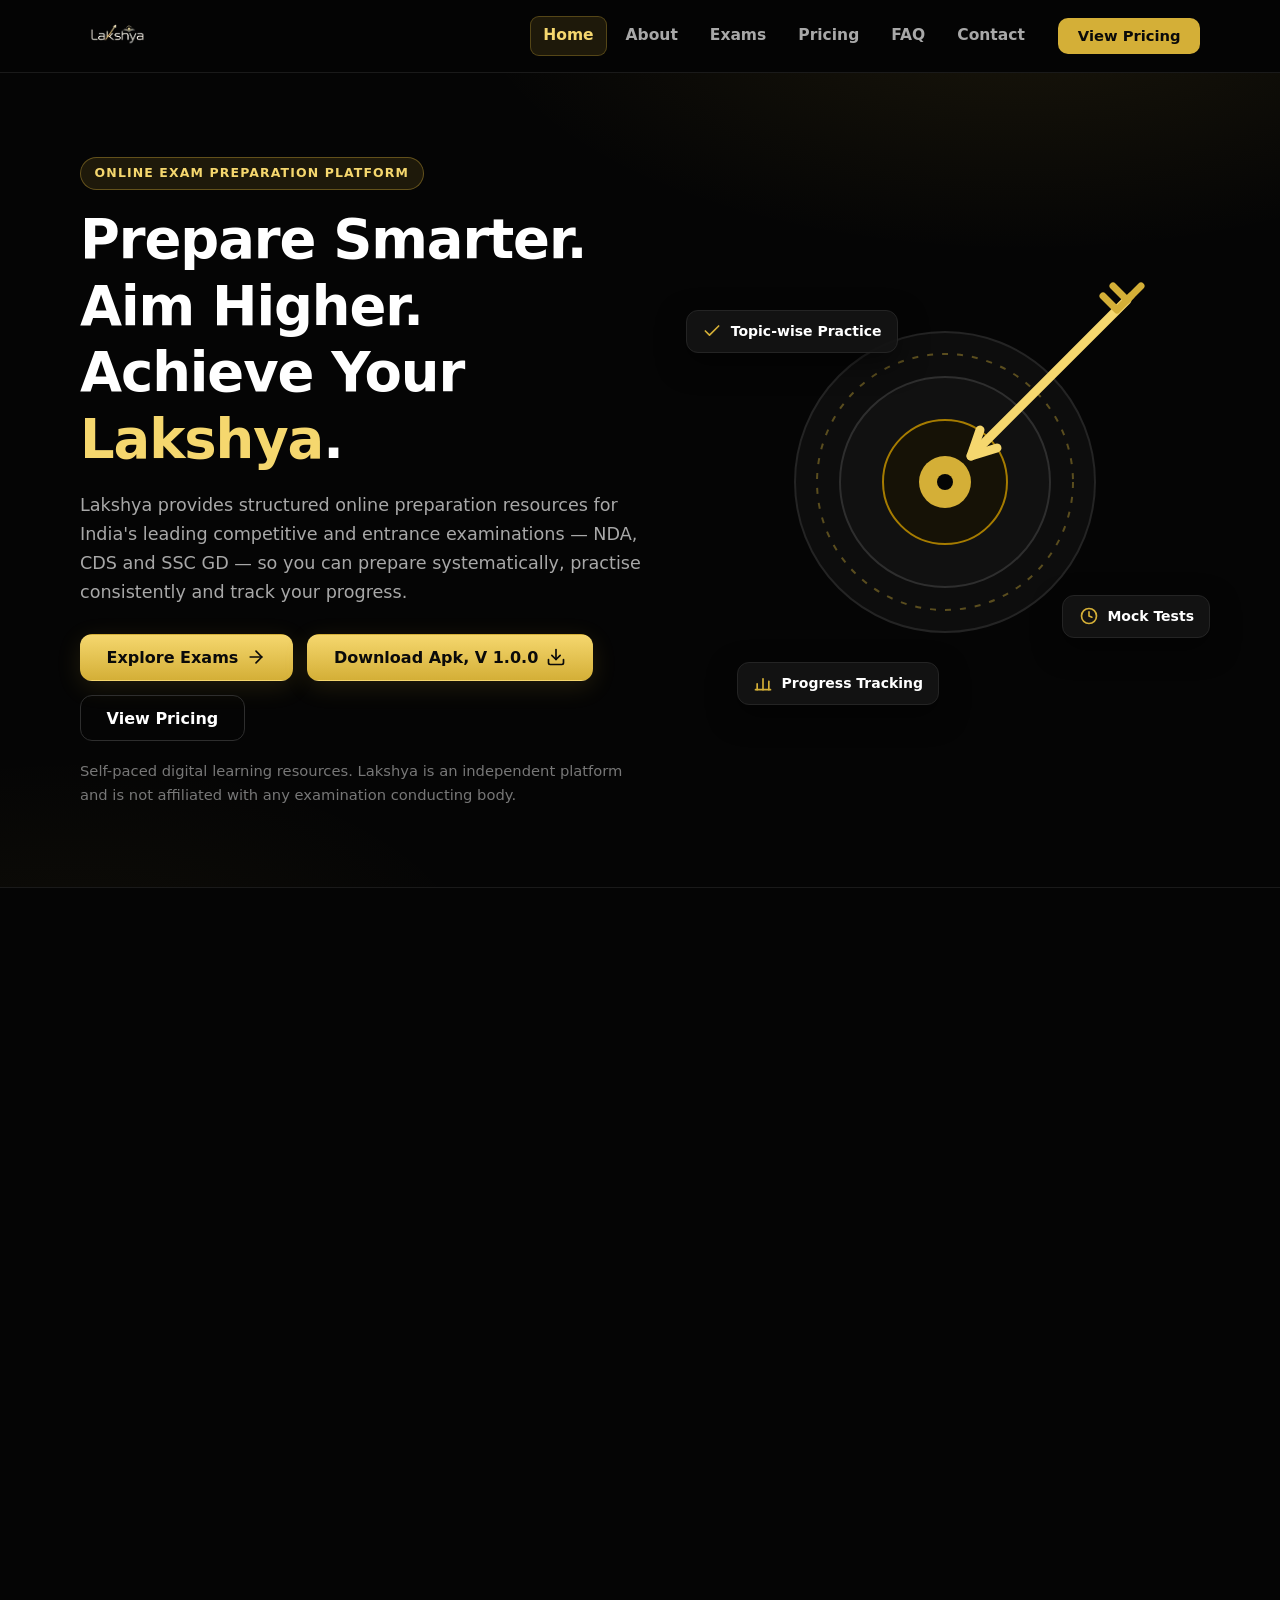
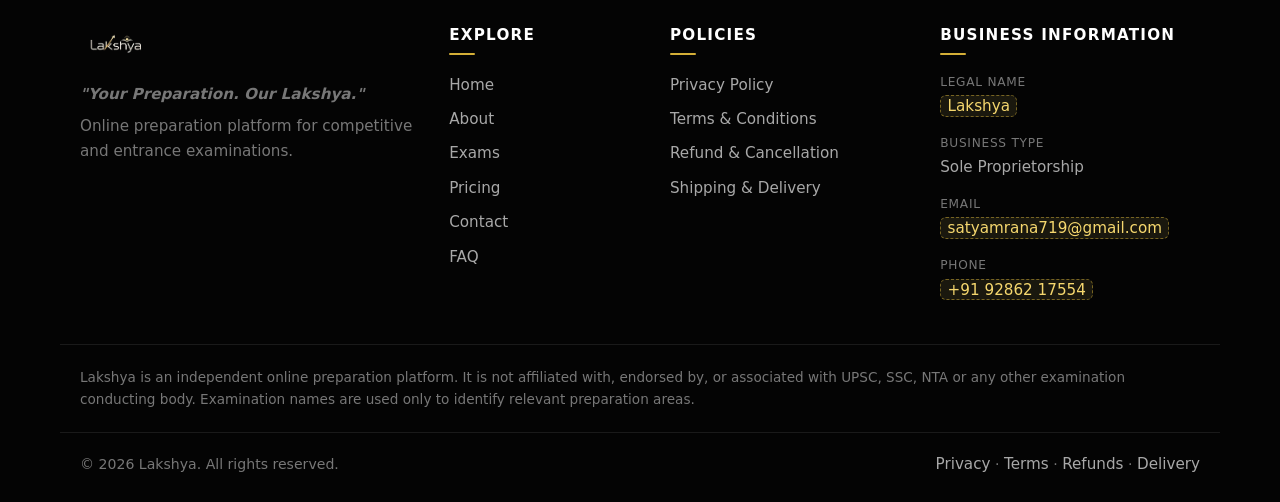
==== commit 6d78c19e: "Update Download App buttons to use GitHub releases APK URL" ====
--- a/index.html
+++ b/index.html
@@ -53,7 +53,7 @@
           <li><a href="contact.html">Contact</a></li>
         </ul>
         <div class="nav-cta-wrap">
-          <a class="btn btn-accent" href="https://betadrop.app/app/WJ9xEH" download="Lakshya-App.apk">Download Apk</a>
+          <a class="btn btn-accent" href="https://github.com/semwalsuraj707-cloud/lakshyaweb/releases/latest/download/app-release.apk">Download Apk, V 1.0.0</a>
           <a class="btn btn-accent" href="pricing.html">View Pricing</a>
         </div>
       </nav>
@@ -79,7 +79,7 @@
             <a class="btn btn-primary" href="exams.html">Explore Exams
               <svg class="icon" viewBox="0 0 24 24" fill="none" stroke="currentColor" stroke-width="2" stroke-linecap="round" stroke-linejoin="round" aria-hidden="true" focusable="false"><line x1="5" y1="12" x2="19" y2="12"/><polyline points="12 5 19 12 12 19"/></svg>
             </a>
-            <a class="btn btn-primary" href="https://betadrop.app/app/WJ9xEH" download="Lakshya-App.apk">
+            <a class="btn btn-primary" href="https://github.com/semwalsuraj707-cloud/lakshyaweb/releases/latest/download/app-release.apk">
               Download Apk, V 1.0.0
               <svg class="icon" viewBox="0 0 24 24" fill="none" stroke="currentColor" stroke-width="2" stroke-linecap="round" stroke-linejoin="round" aria-hidden="true" focusable="false"><path d="M21 15v4a2 2 0 0 1-2 2H5a2 2 0 0 1-2-2v-4"/><polyline points="7 10 12 15 17 10"/><line x1="12" y1="15" x2="12" y2="3"/></svg>
             </a>
@@ -363,7 +363,7 @@
           <h2>Have Questions About Lakshya?</h2>
           <p>Whether it is about plans, payments or preparation — we are happy to help. Reach out and we will respond as soon as we can.</p>
           <div class="hero-ctas">
-            <a class="btn btn-light" href="https://betadrop.app/app/WJ9xEH" download="Lakshya-App.apk">Download Apk, V 1.0.0</a>
+            <a class="btn btn-light" href="https://github.com/semwalsuraj707-cloud/lakshyaweb/releases/latest/download/app-release.apk">Download Apk, V 1.0.0</a>
             <a class="btn btn-light" href="contact.html">Contact Us</a>
             <a class="btn btn-ghost-light" href="faq.html">Read the FAQ</a>
           </div>
